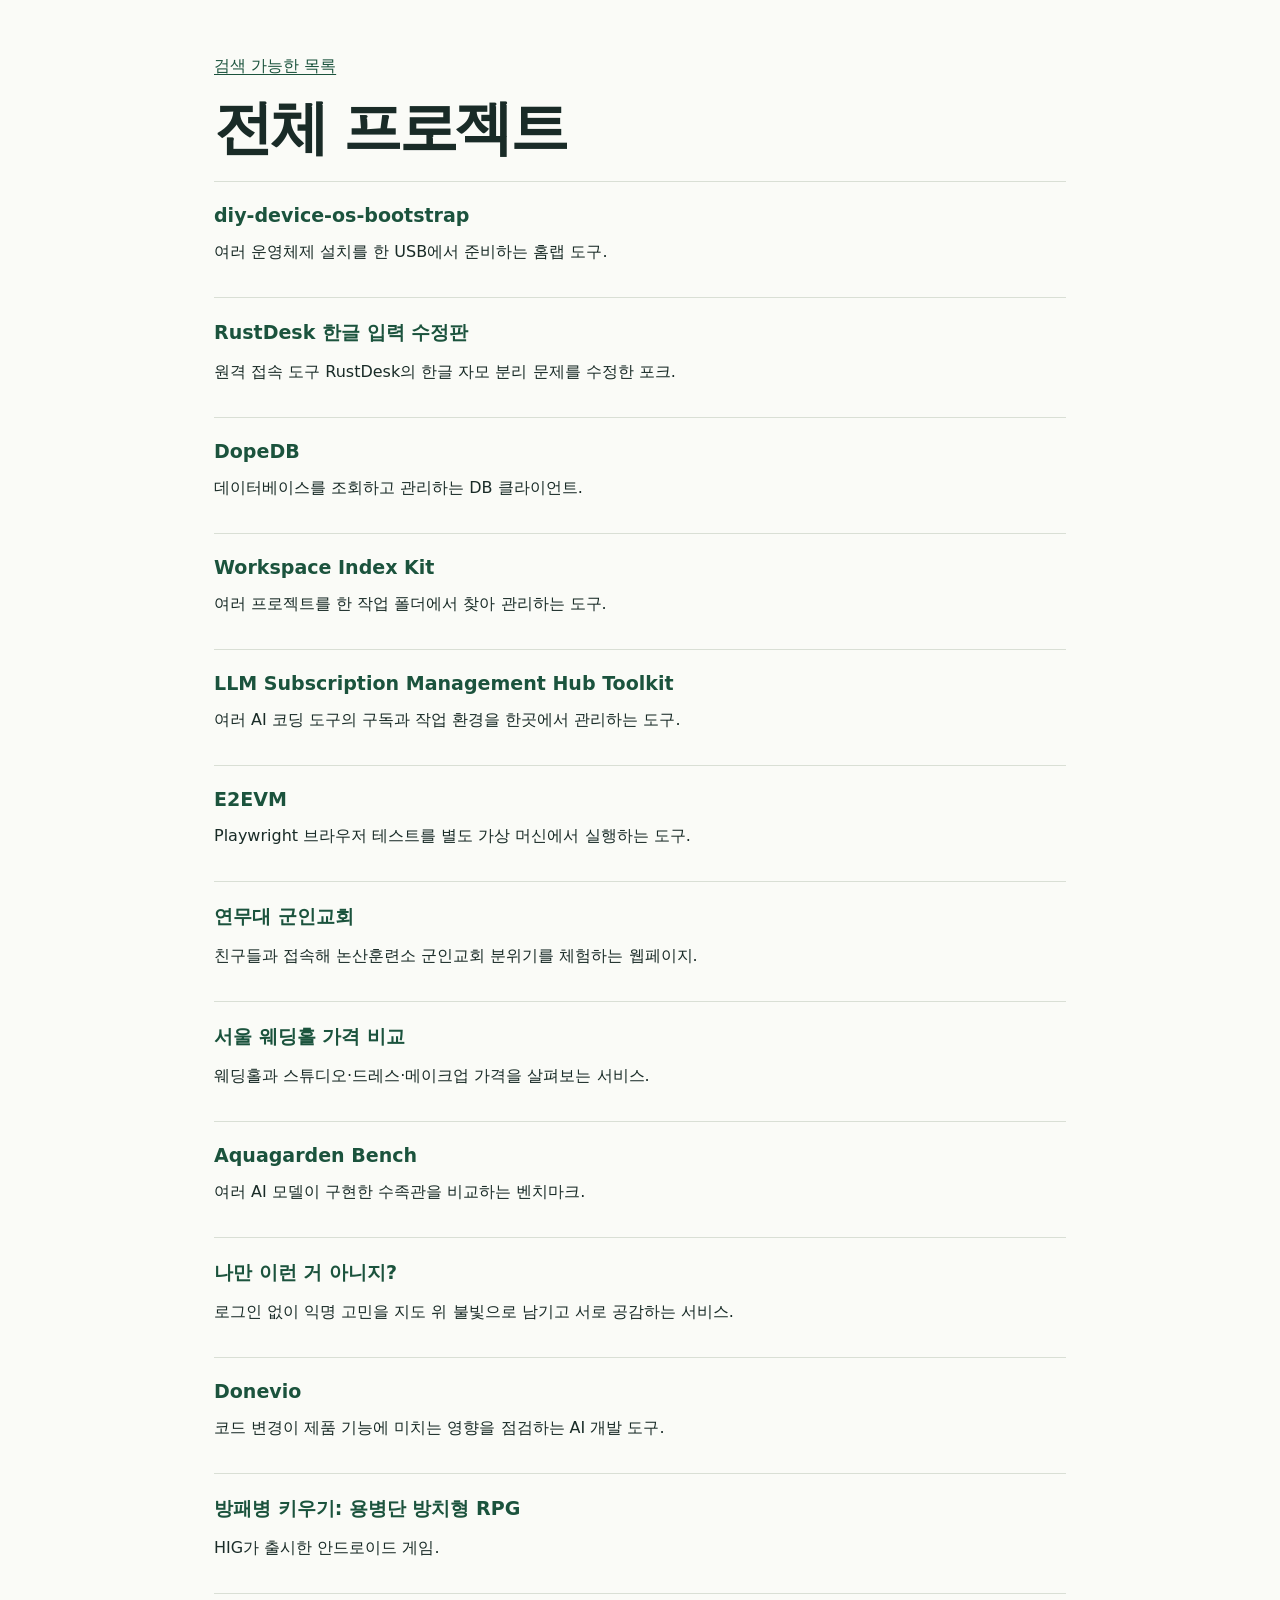
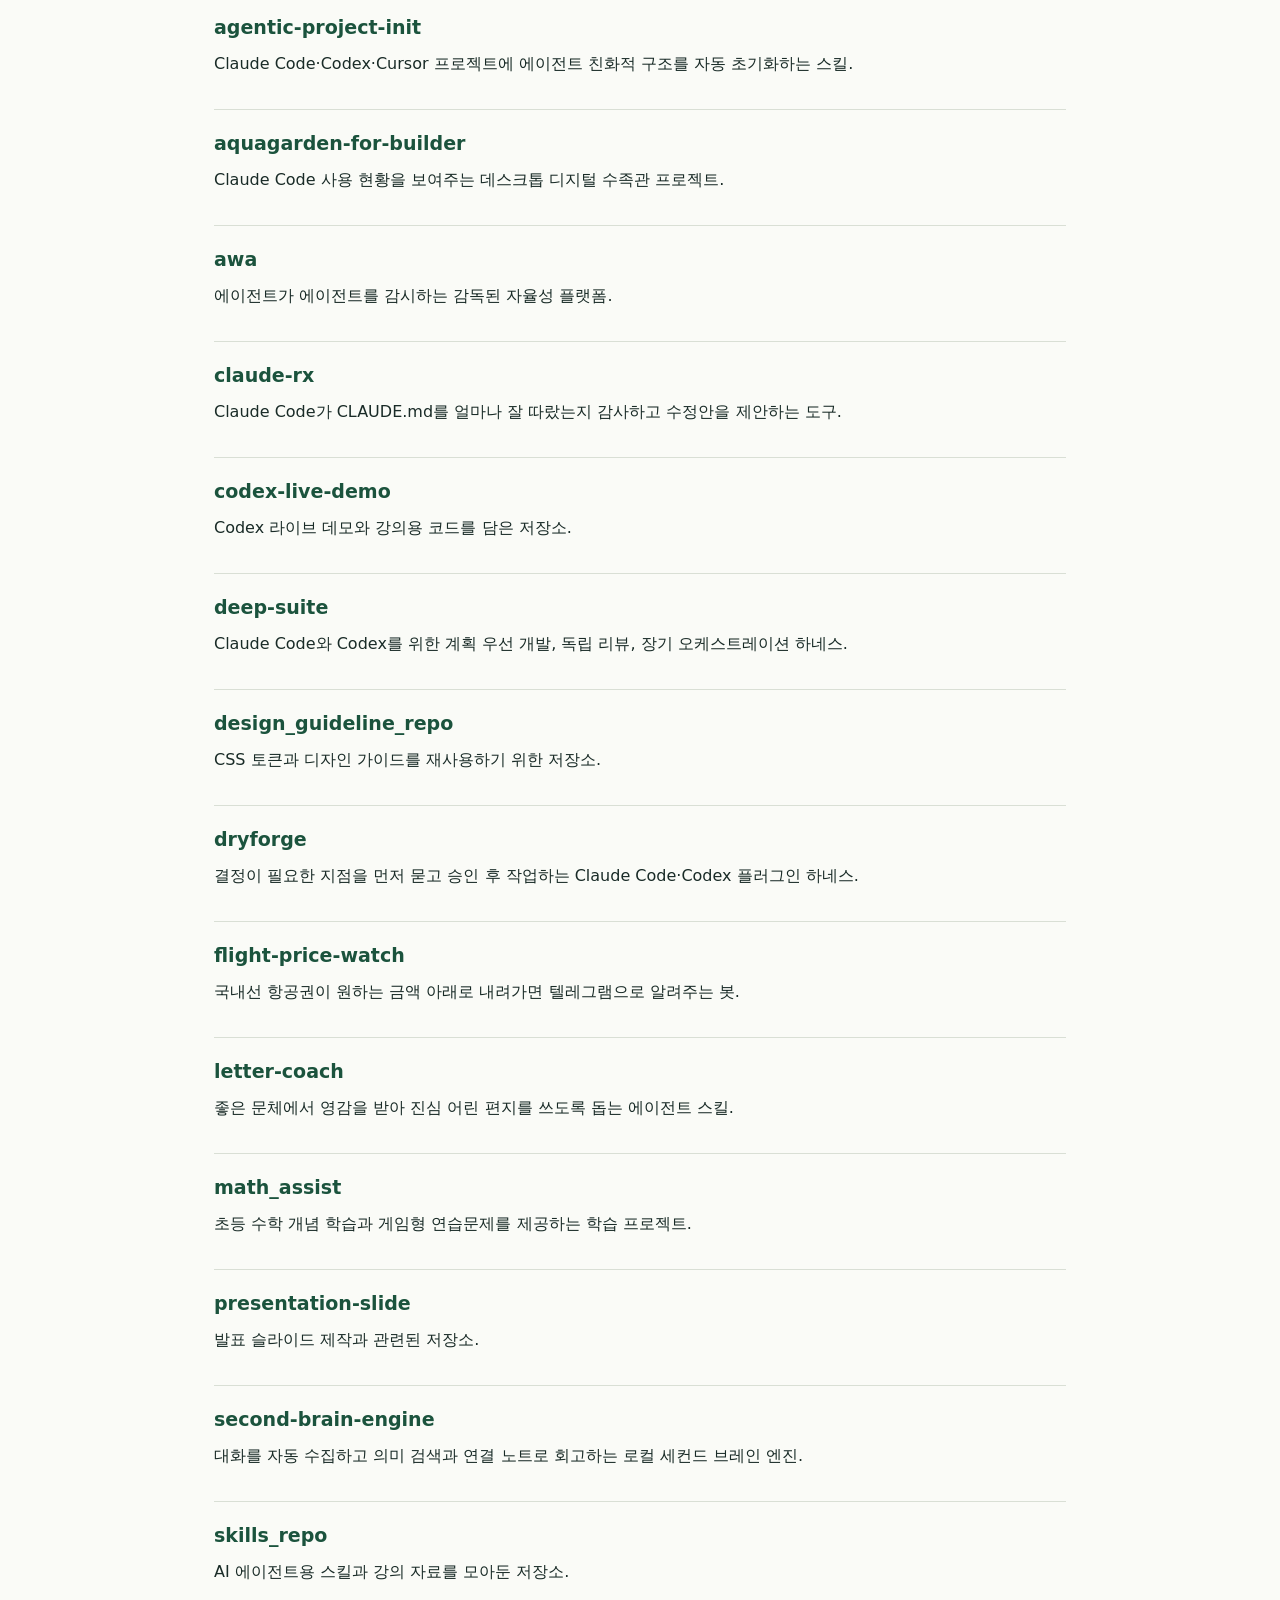
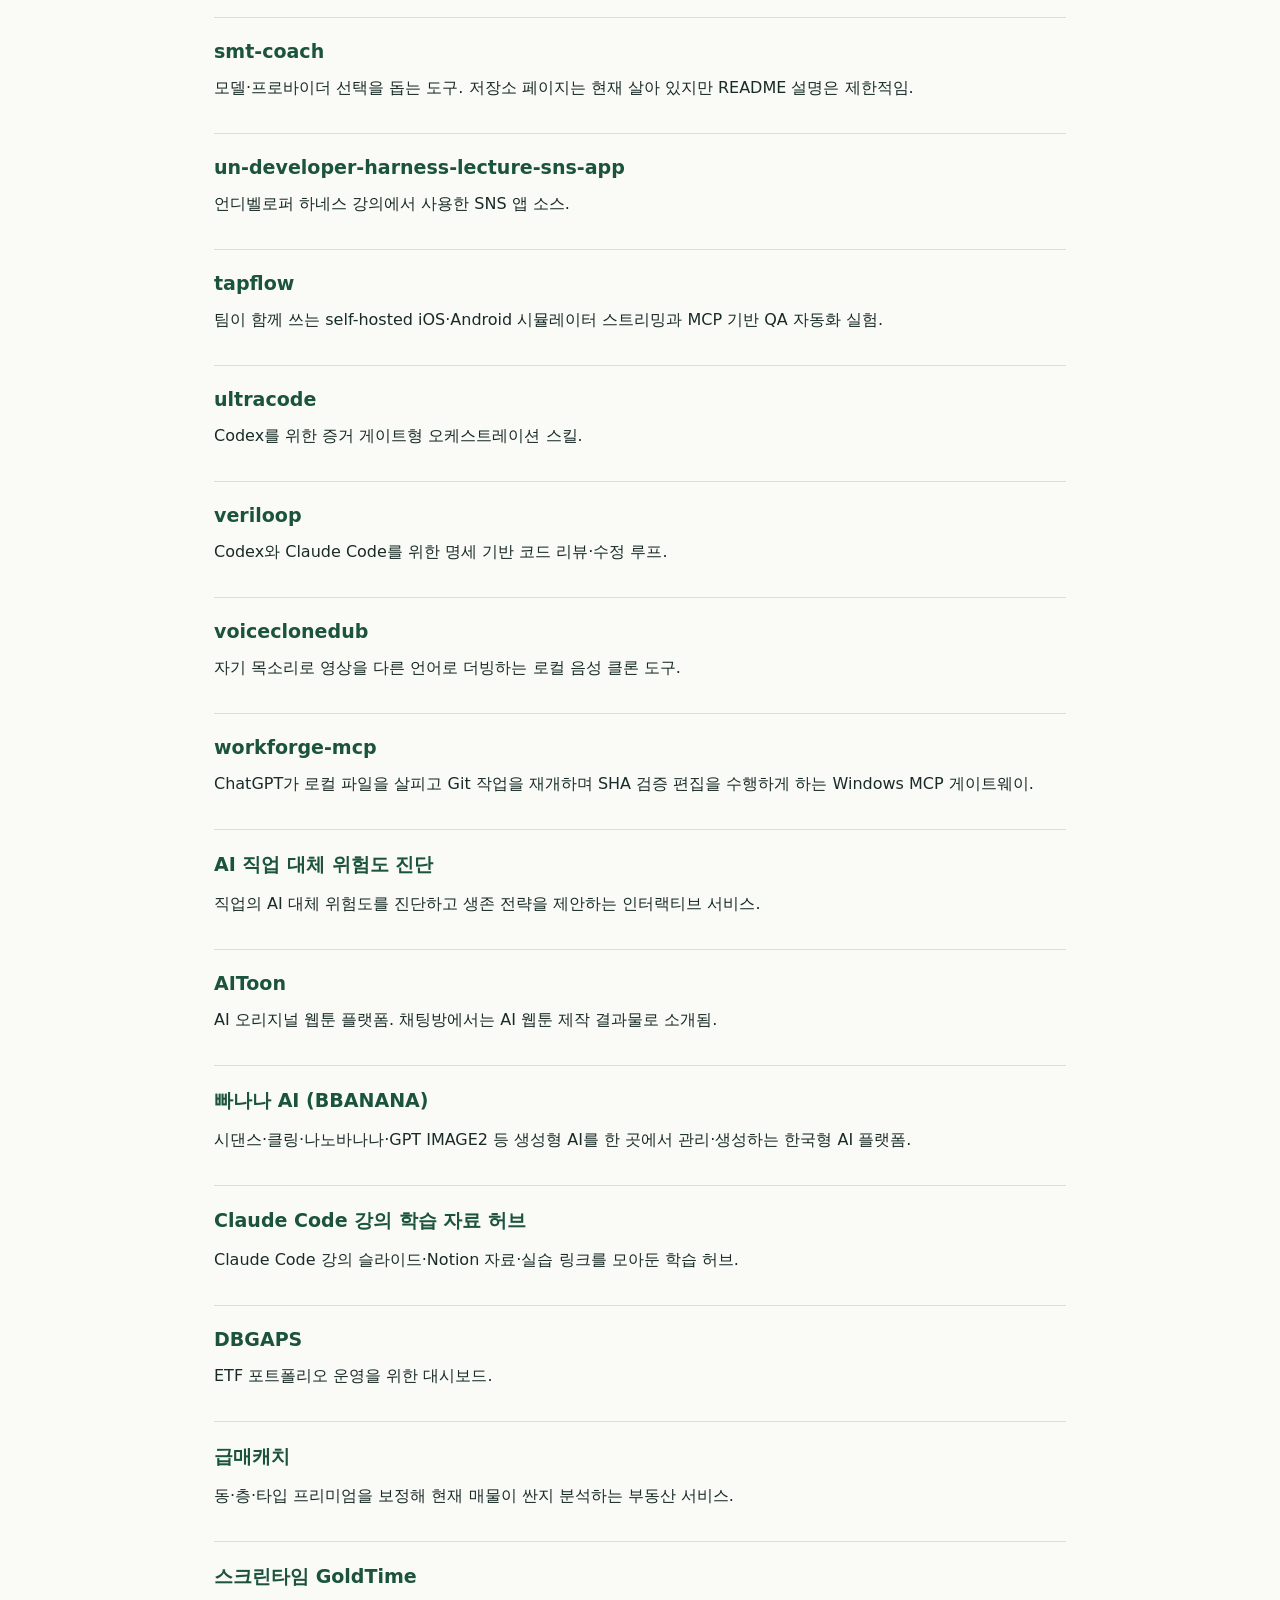
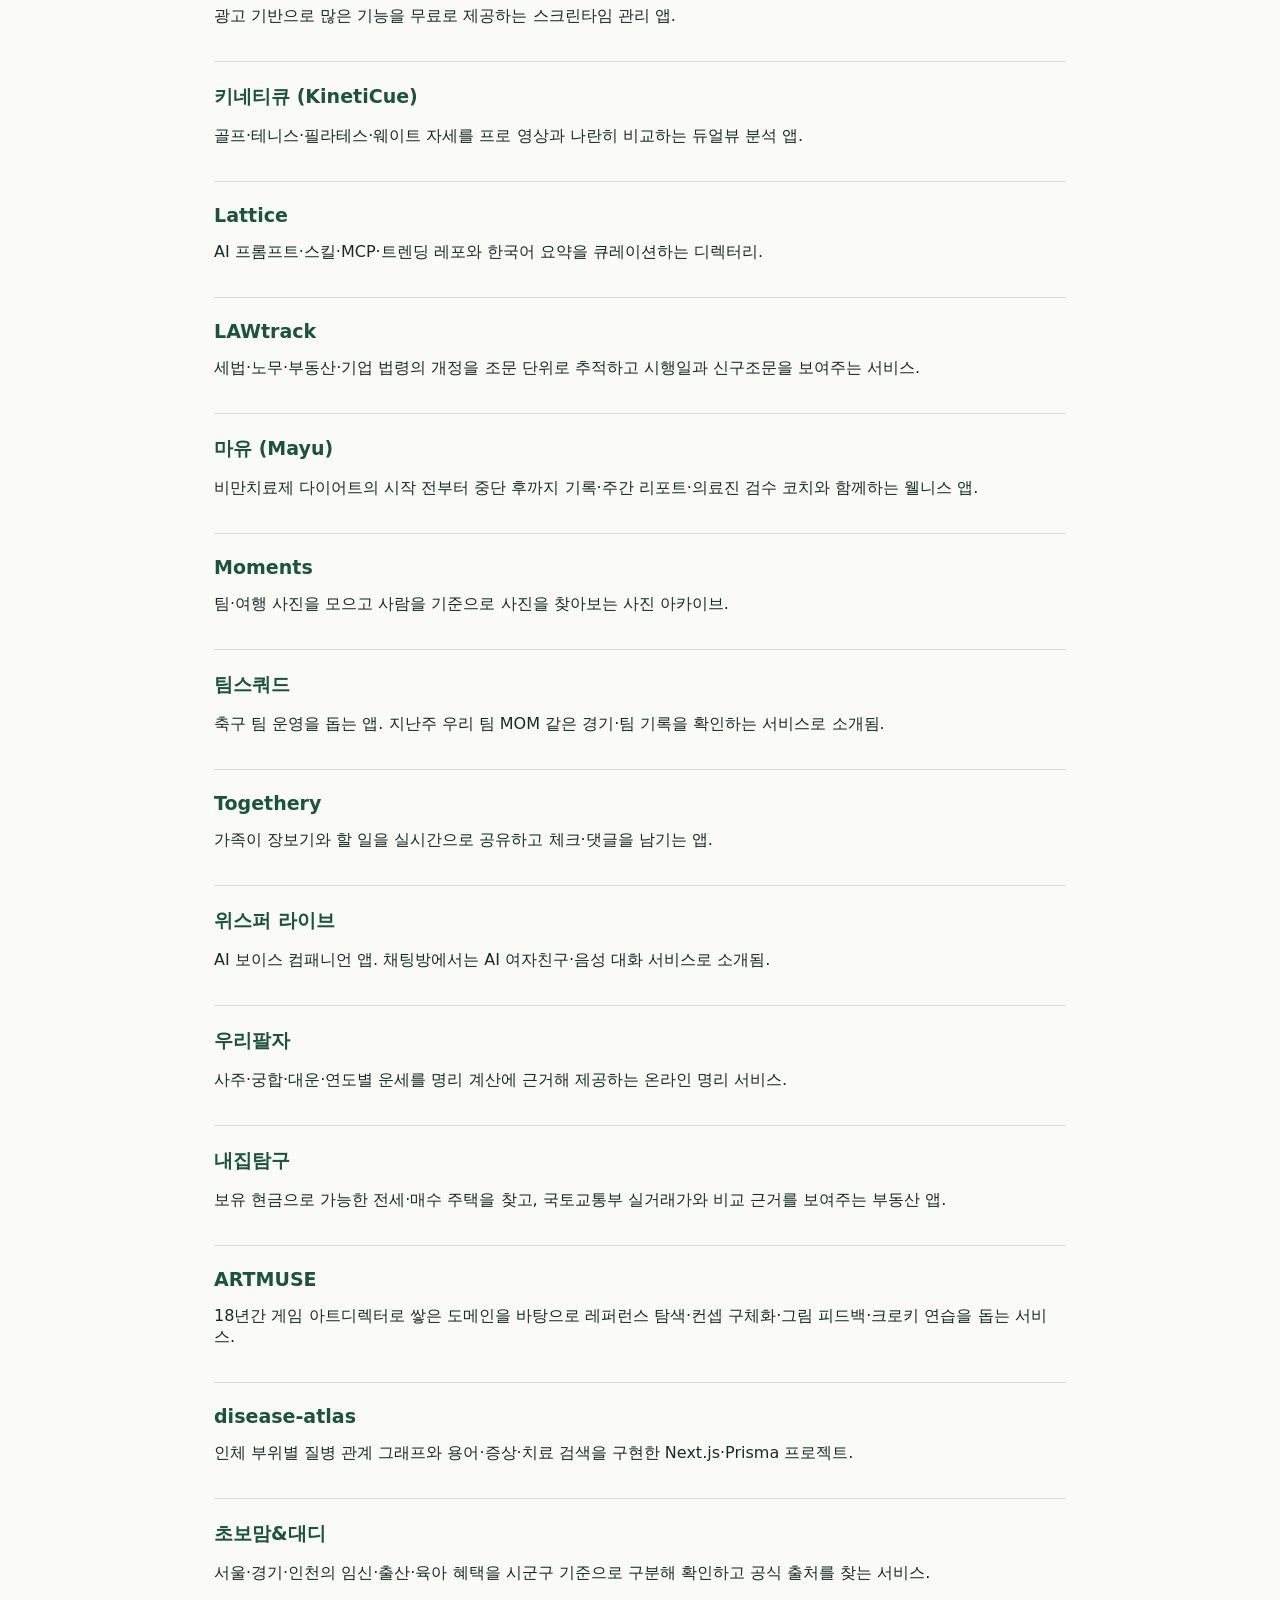
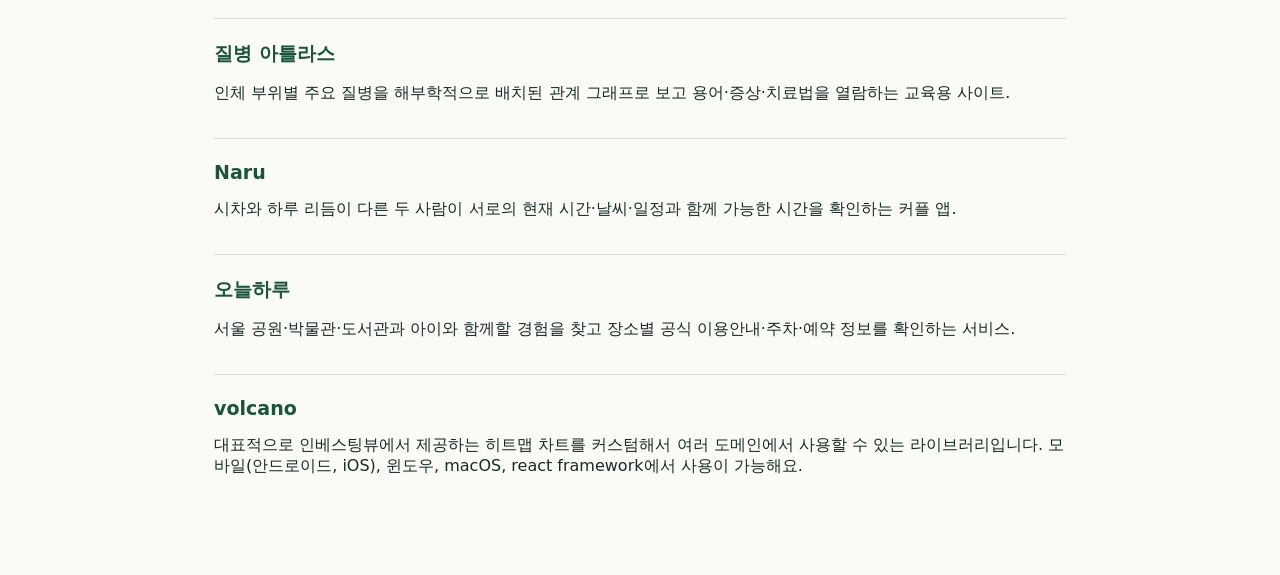
==== projects.html @ 1fc43479 "Publish static Vibe Coding Club project directory" ====
<!doctype html><html lang="ko"><meta charset="utf-8"><meta name="viewport" content="width=device-width,initial-scale=1"><title>전체 프로젝트 · 바이브코딩 클럽</title><link rel="stylesheet" href="./style.css"><main><a href="./">검색 가능한 목록</a><h1>전체 프로젝트</h1><ul><li><h2><a href="https://github.com/dalsoop/diy-device-os-bootstrap">diy-device-os-bootstrap</a></h2><p>여러 운영체제 설치를 한 USB에서 준비하는 홈랩 도구.</p></li><li><h2><a href="https://github.com/dalsoop/rustdesk-korean">RustDesk 한글 입력 수정판</a></h2><p>원격 접속 도구 RustDesk의 한글 자모 분리 문제를 수정한 포크.</p></li><li><h2><a href="https://github.com/json-choi/dopedb">DopeDB</a></h2><p>데이터베이스를 조회하고 관리하는 DB 클라이언트.</p></li><li><h2><a href="https://github.com/outliner-coach/workspace-index-kit">Workspace Index Kit</a></h2><p>여러 프로젝트를 한 작업 폴더에서 찾아 관리하는 도구.</p></li><li><h2><a href="https://github.com/dalsoop/diy-llm-subscription-management-hub-toolkit">LLM Subscription Management Hub Toolkit</a></h2><p>여러 AI 코딩 도구의 구독과 작업 환경을 한곳에서 관리하는 도구.</p></li><li><h2><a href="https://github.com/taejs/e2evm">E2EVM</a></h2><p>Playwright 브라우저 테스트를 별도 가상 머신에서 실행하는 도구.</p></li><li><h2><a href="https://yeonmudae-chapel.vercel.app/">연무대 군인교회</a></h2><p>친구들과 접속해 논산훈련소 군인교회 분위기를 체험하는 웹페이지.</p></li><li><h2><a href="https://weddingprice.kr">서울 웨딩홀 가격 비교</a></h2><p>웨딩홀과 스튜디오·드레스·메이크업 가격을 살펴보는 서비스.</p></li><li><h2><a href="https://outliner-coach.github.io/aquagarden-bench/">Aquagarden Bench</a></h2><p>여러 AI 모델이 구현한 수족관을 비교하는 벤치마크.</p></li><li><h2><a href="https://isitjustme.site/">나만 이런 거 아니지?</a></h2><p>로그인 없이 익명 고민을 지도 위 불빛으로 남기고 서로 공감하는 서비스.</p></li><li><h2><a href="https://donevio.io/ko">Donevio</a></h2><p>코드 변경이 제품 기능에 미치는 영향을 점검하는 AI 개발 도구.</p></li><li><h2><a href="https://play.google.com/store/apps/details?id=com.higames.shieldbearer">방패병 키우기: 용병단 방치형 RPG</a></h2><p>HIG가 출시한 안드로이드 게임.</p></li><li><h2><a href="https://github.com/taehyunan-99/agentic-project-init">agentic-project-init</a></h2><p>Claude Code·Codex·Cursor 프로젝트에 에이전트 친화적 구조를 자동 초기화하는 스킬.</p></li><li><h2><a href="https://github.com/outliner-coach/aquagarden-for-builder">aquagarden-for-builder</a></h2><p>Claude Code 사용 현황을 보여주는 데스크톱 디지털 수족관 프로젝트.</p></li><li><h2><a href="https://github.com/taehyunan-99/awa">awa</a></h2><p>에이전트가 에이전트를 감시하는 감독된 자율성 플랫폼.</p></li><li><h2><a href="https://github.com/alsgur9865-sketch/claude-rx">claude-rx</a></h2><p>Claude Code가 CLAUDE.md를 얼마나 잘 따랐는지 감사하고 수정안을 제안하는 도구.</p></li><li><h2><a href="https://github.com/jha0313/codex-live-demo">codex-live-demo</a></h2><p>Codex 라이브 데모와 강의용 코드를 담은 저장소.</p></li><li><h2><a href="https://github.com/Sungmin-Cho/deep-suite">deep-suite</a></h2><p>Claude Code와 Codex를 위한 계획 우선 개발, 독립 리뷰, 장기 오케스트레이션 하네스.</p></li><li><h2><a href="https://github.com/taehyunan-99/design_guideline_repo">design_guideline_repo</a></h2><p>CSS 토큰과 디자인 가이드를 재사용하기 위한 저장소.</p></li><li><h2><a href="https://github.com/prekuter/dryforge">dryforge</a></h2><p>결정이 필요한 지점을 먼저 묻고 승인 후 작업하는 Claude Code·Codex 플러그인 하네스.</p></li><li><h2><a href="https://github.com/AgentBridge-Lab/flight-price-watch">flight-price-watch</a></h2><p>국내선 항공권이 원하는 금액 아래로 내려가면 텔레그램으로 알려주는 봇.</p></li><li><h2><a href="https://github.com/kjhchs2/letter-coach">letter-coach</a></h2><p>좋은 문체에서 영감을 받아 진심 어린 편지를 쓰도록 돕는 에이전트 스킬.</p></li><li><h2><a href="https://github.com/outliner-coach/math_assist">math_assist</a></h2><p>초등 수학 개념 학습과 게임형 연습문제를 제공하는 학습 프로젝트.</p></li><li><h2><a href="https://github.com/jha0313/presentation-slide">presentation-slide</a></h2><p>발표 슬라이드 제작과 관련된 저장소.</p></li><li><h2><a href="https://github.com/alsgur9865-sketch/second-brain-engine">second-brain-engine</a></h2><p>대화를 자동 수집하고 의미 검색과 연결 노트로 회고하는 로컬 세컨드 브레인 엔진.</p></li><li><h2><a href="https://github.com/jha0313/skills_repo">skills_repo</a></h2><p>AI 에이전트용 스킬과 강의 자료를 모아둔 저장소.</p></li><li><h2><a href="https://github.com/swingwave-ops/smt-coach">smt-coach</a></h2><p>모델·프로바이더 선택을 돕는 도구. 저장소 페이지는 현재 살아 있지만 README 설명은 제한적임.</p></li><li><h2><a href="https://github.com/riosee2415/un-developer-harness-lecture-sns-app">un-developer-harness-lecture-sns-app</a></h2><p>언디벨로퍼 하네스 강의에서 사용한 SNS 앱 소스.</p></li><li><h2><a href="https://github.com/jo-duchan/tapflow">tapflow</a></h2><p>팀이 함께 쓰는 self-hosted iOS·Android 시뮬레이터 스트리밍과 MCP 기반 QA 자동화 실험.</p></li><li><h2><a href="https://github.com/taehyunan-99/ultracode">ultracode</a></h2><p>Codex를 위한 증거 게이트형 오케스트레이션 스킬.</p></li><li><h2><a href="https://github.com/dev-geon/veriloop">veriloop</a></h2><p>Codex와 Claude Code를 위한 명세 기반 코드 리뷰·수정 루프.</p></li><li><h2><a href="https://github.com/dalsoop/voiceclonedub">voiceclonedub</a></h2><p>자기 목소리로 영상을 다른 언어로 더빙하는 로컬 음성 클론 도구.</p></li><li><h2><a href="https://github.com/NotNull92/workforge-mcp">workforge-mcp</a></h2><p>ChatGPT가 로컬 파일을 살피고 Git 작업을 재개하며 SHA 검증 편집을 수행하게 하는 Windows MCP 게이트웨이.</p></li><li><h2><a href="https://aiattack.pages.dev">AI 직업 대체 위험도 진단</a></h2><p>직업의 AI 대체 위험도를 진단하고 생존 전략을 제안하는 인터랙티브 서비스.</p></li><li><h2><a href="https://valentine6532.github.io/webtoon">AIToon</a></h2><p>AI 오리지널 웹툰 플랫폼. 채팅방에서는 AI 웹툰 제작 결과물로 소개됨.</p></li><li><h2><a href="https://www.bbanana.ai">빠나나 AI (BBANANA)</a></h2><p>시댄스·클링·나노바나나·GPT IMAGE2 등 생성형 AI를 한 곳에서 관리·생성하는 한국형 AI 플랫폼.</p></li><li><h2><a href="https://claude-code-lecture-silk.vercel.app">Claude Code 강의 학습 자료 허브</a></h2><p>Claude Code 강의 슬라이드·Notion 자료·실습 링크를 모아둔 학습 허브.</p></li><li><h2><a href="https://dbgapsdashboard-production-3bd0.up.railway.app">DBGAPS</a></h2><p>ETF 포트폴리오 운영을 위한 대시보드.</p></li><li><h2><a href="https://www.geummaecatch.com">급매캐치</a></h2><p>동·층·타입 프리미엄을 보정해 현재 매물이 싼지 분석하는 부동산 서비스.</p></li><li><h2><a href="https://apps.apple.com/kr/app/%EC%8A%A4%ED%81%AC%EB%A6%B0%ED%83%80%EC%9E%84-goldtime-%EC%95%B1-%EC%9E%A0%EA%B8%88-%EC%95%B1-%EC%B0%A8%EB%8B%A8/id6772543300">스크린타임 GoldTime</a></h2><p>광고 기반으로 많은 기능을 무료로 제공하는 스크린타임 관리 앱.</p></li><li><h2><a href="https://kineticue.com?role=viewer">키네티큐 (KinetiCue)</a></h2><p>골프·테니스·필라테스·웨이트 자세를 프로 영상과 나란히 비교하는 듀얼뷰 분석 앱.</p></li><li><h2><a href="https://lattice-log.vercel.app">Lattice</a></h2><p>AI 프롬프트·스킬·MCP·트렌딩 레포와 한국어 요약을 큐레이션하는 디렉터리.</p></li><li><h2><a href="https://lawtrack.kr?src=probe_dev">LAWtrack</a></h2><p>세법·노무·부동산·기업 법령의 개정을 조문 단위로 추적하고 시행일과 신구조문을 보여주는 서비스.</p></li><li><h2><a href="https://mayu.ai.kr/ko">마유 (Mayu)</a></h2><p>비만치료제 다이어트의 시작 전부터 중단 후까지 기록·주간 리포트·의료진 검수 코치와 함께하는 웰니스 앱.</p></li><li><h2><a href="https://photo-moments.app">Moments</a></h2><p>팀·여행 사진을 모으고 사람을 기준으로 사진을 찾아보는 사진 아카이브.</p></li><li><h2><a href="https://teamsquad-1cfa4.web.app/intro?utm_source=threads&amp;utm_medium=social&amp;utm_content=link_in_bio">팀스쿼드</a></h2><p>축구 팀 운영을 돕는 앱. 지난주 우리 팀 MOM 같은 경기·팀 기록을 확인하는 서비스로 소개됨.</p></li><li><h2><a href="https://togethery.lifebitlab.com">Togethery</a></h2><p>가족이 장보기와 할 일을 실시간으로 공유하고 체크·댓글을 남기는 앱.</p></li><li><h2><a href="https://apps.apple.com/kr/app/%EC%9C%84%EC%8A%A4%ED%8D%BC-%EB%9D%BC%EC%9D%B4%EB%B8%8C-ai-%EB%B3%B4%EC%9D%B4%EC%8A%A4-%EC%BB%B4%ED%8C%A8%EB%8B%88%EC%96%B8/id6789161883">위스퍼 라이브</a></h2><p>AI 보이스 컴패니언 앱. 채팅방에서는 AI 여자친구·음성 대화 서비스로 소개됨.</p></li><li><h2><a href="https://wooripalja.com">우리팔자</a></h2><p>사주·궁합·대운·연도별 운세를 명리 계산에 근거해 제공하는 온라인 명리 서비스.</p></li><li><h2><a href="https://imjang.aidestudio.app">내집탐구</a></h2><p>보유 현금으로 가능한 전세·매수 주택을 찾고, 국토교통부 실거래가와 비교 근거를 보여주는 부동산 앱.</p></li><li><h2><a href="https://artmuselabs.com?utm_source=vibecodingclub">ARTMUSE</a></h2><p>18년간 게임 아트디렉터로 쌓은 도메인을 바탕으로 레퍼런스 탐색·컨셉 구체화·그림 피드백·크로키 연습을 돕는 서비스.</p></li><li><h2><a href="https://github.com/Haneul-two/disease-atlas">disease-atlas</a></h2><p>인체 부위별 질병 관계 그래프와 용어·증상·치료 검색을 구현한 Next.js·Prisma 프로젝트.</p></li><li><h2><a href="https://chobomomndad.com">초보맘&amp;대디</a></h2><p>서울·경기·인천의 임신·출산·육아 혜택을 시군구 기준으로 구분해 확인하고 공식 출처를 찾는 서비스.</p></li><li><h2><a href="https://disease-atlas-eta.vercel.app">질병 아틀라스</a></h2><p>인체 부위별 주요 질병을 해부학적으로 배치된 관계 그래프로 보고 용어·증상·치료법을 열람하는 교육용 사이트.</p></li><li><h2><a href="https://naru-app.store">Naru</a></h2><p>시차와 하루 리듬이 다른 두 사람이 서로의 현재 시간·날씨·일정과 함께 가능한 시간을 확인하는 커플 앱.</p></li><li><h2><a href="https://oneulharu.kr/ko">오늘하루</a></h2><p>서울 공원·박물관·도서관과 아이와 함께할 경험을 찾고 장소별 공식 이용안내·주차·예약 정보를 확인하는 서비스.</p></li><li><h2><a href="https://taewooyo.github.io/volcano">volcano</a></h2><p>대표적으로 인베스팅뷰에서 제공하는 히트맵 차트를 커스텀해서 여러 도메인에서 사용할 수 있는 라이브러리입니다.
모바일(안드로이드, iOS), 윈도우, macOS, react framework에서 사용이 가능해요.</p></li></ul></main></html>
---- style.css ----
:root{color-scheme:light;font-family:system-ui,-apple-system,sans-serif;color:#192b27;background:#fafbf7}*{box-sizing:border-box}body{margin:0}main{max-width:900px;margin:auto;padding:56px 24px 64px}header{padding-bottom:28px;border-bottom:2px solid #243b32}.eyebrow{font:700 .78rem ui-monospace,monospace;letter-spacing:.12em;color:#316548}h1{font-size:clamp(2.1rem,6vw,3.7rem);letter-spacing:-.055em;margin:12px 0}header p,.desc{color:#47574e;line-height:1.65}.tools,nav,.badges{display:flex;gap:7px;flex-wrap:wrap}.tools{margin:22px 0 12px;align-items:center;justify-content:space-between}button,input{font:inherit;border:1px solid #afbbb1;border-radius:6px;padding:8px 12px;color:inherit;background:white}button{cursor:pointer}button[aria-pressed=true]{background:#244b38;color:white;border-color:#244b38}#count,.kind,.badges{font-size:.82rem;color:#506456}ul{list-style:none;padding:0;margin:0}li{border-top:1px solid #d9dfd5;padding:18px 0}h2{font-size:1.19rem;margin:4px 0}a{color:#1b533d;text-underline-offset:3px}h2 a{text-decoration:none}a:hover{text-decoration:underline}.desc{margin:4px 0 7px}.badges a{color:#506456}.badges{gap:12px}.kind{font-weight:600}.empty{margin:24px 0}@media(max-width:580px){main{padding:32px 16px}input{width:100%}}
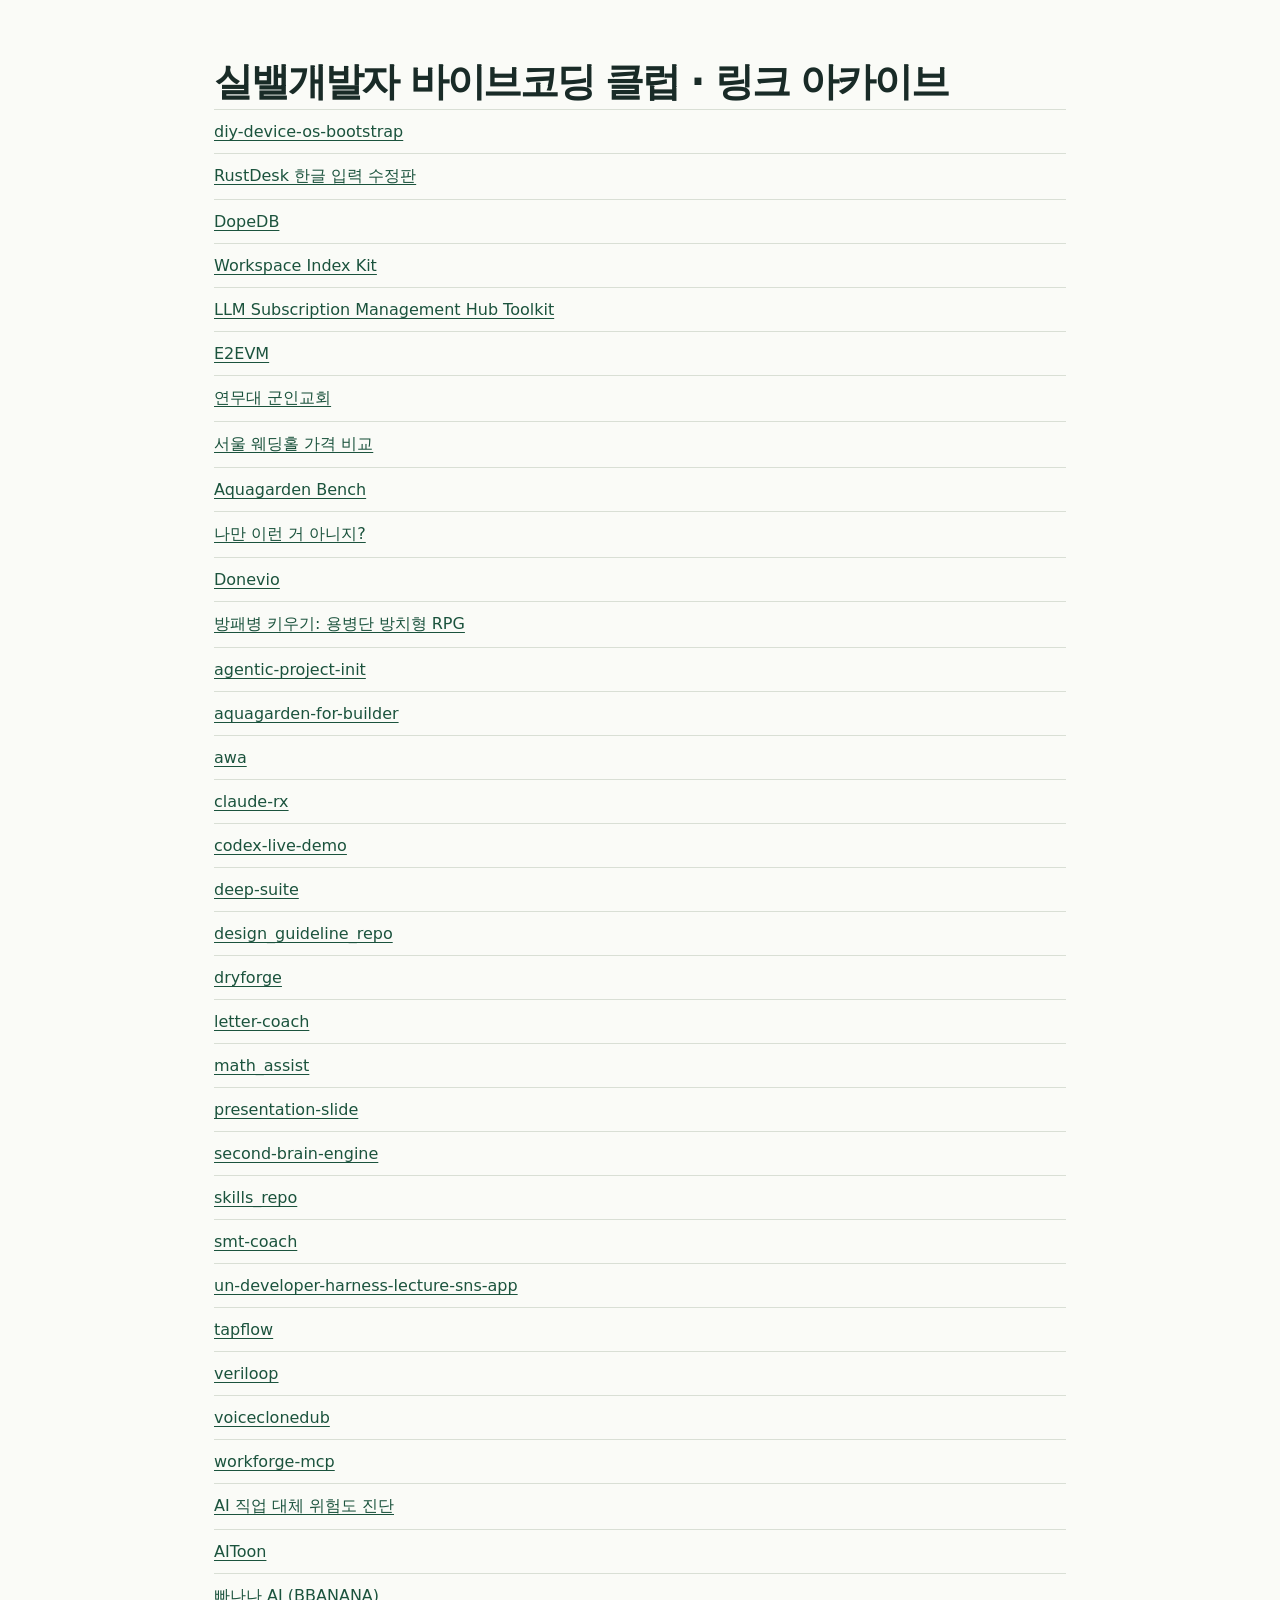
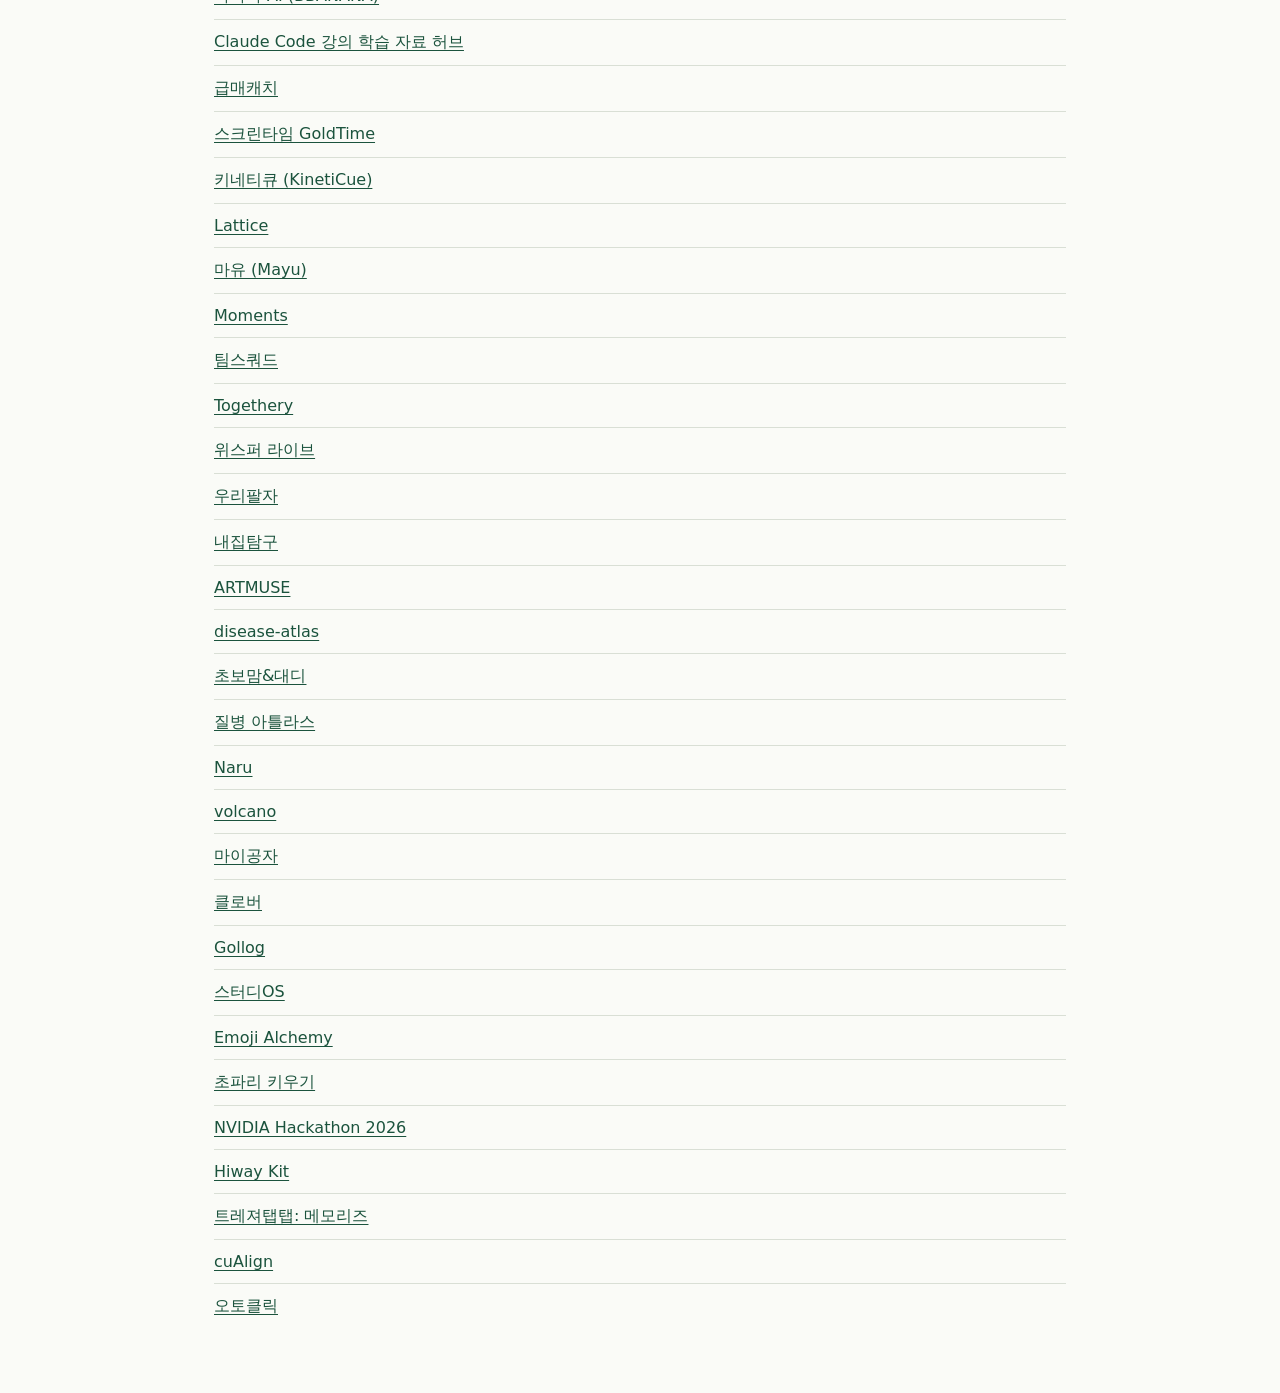
==== commit 26f07e2e: "Simplify archive and include verified September–November projects" ====
--- a/projects.html
+++ b/projects.html
@@ -1,2 +1,65 @@
-<!doctype html><html lang="ko"><meta charset="utf-8"><meta name="viewport" content="width=device-width,initial-scale=1"><title>전체 프로젝트 · 바이브코딩 클럽</title><link rel="stylesheet" href="./style.css"><main><a href="./">검색 가능한 목록</a><h1>전체 프로젝트</h1><ul><li><h2><a href="https://github.com/dalsoop/diy-device-os-bootstrap">diy-device-os-bootstrap</a></h2><p>여러 운영체제 설치를 한 USB에서 준비하는 홈랩 도구.</p></li><li><h2><a href="https://github.com/dalsoop/rustdesk-korean">RustDesk 한글 입력 수정판</a></h2><p>원격 접속 도구 RustDesk의 한글 자모 분리 문제를 수정한 포크.</p></li><li><h2><a href="https://github.com/json-choi/dopedb">DopeDB</a></h2><p>데이터베이스를 조회하고 관리하는 DB 클라이언트.</p></li><li><h2><a href="https://github.com/outliner-coach/workspace-index-kit">Workspace Index Kit</a></h2><p>여러 프로젝트를 한 작업 폴더에서 찾아 관리하는 도구.</p></li><li><h2><a href="https://github.com/dalsoop/diy-llm-subscription-management-hub-toolkit">LLM Subscription Management Hub Toolkit</a></h2><p>여러 AI 코딩 도구의 구독과 작업 환경을 한곳에서 관리하는 도구.</p></li><li><h2><a href="https://github.com/taejs/e2evm">E2EVM</a></h2><p>Playwright 브라우저 테스트를 별도 가상 머신에서 실행하는 도구.</p></li><li><h2><a href="https://yeonmudae-chapel.vercel.app/">연무대 군인교회</a></h2><p>친구들과 접속해 논산훈련소 군인교회 분위기를 체험하는 웹페이지.</p></li><li><h2><a href="https://weddingprice.kr">서울 웨딩홀 가격 비교</a></h2><p>웨딩홀과 스튜디오·드레스·메이크업 가격을 살펴보는 서비스.</p></li><li><h2><a href="https://outliner-coach.github.io/aquagarden-bench/">Aquagarden Bench</a></h2><p>여러 AI 모델이 구현한 수족관을 비교하는 벤치마크.</p></li><li><h2><a href="https://isitjustme.site/">나만 이런 거 아니지?</a></h2><p>로그인 없이 익명 고민을 지도 위 불빛으로 남기고 서로 공감하는 서비스.</p></li><li><h2><a href="https://donevio.io/ko">Donevio</a></h2><p>코드 변경이 제품 기능에 미치는 영향을 점검하는 AI 개발 도구.</p></li><li><h2><a href="https://play.google.com/store/apps/details?id=com.higames.shieldbearer">방패병 키우기: 용병단 방치형 RPG</a></h2><p>HIG가 출시한 안드로이드 게임.</p></li><li><h2><a href="https://github.com/taehyunan-99/agentic-project-init">agentic-project-init</a></h2><p>Claude Code·Codex·Cursor 프로젝트에 에이전트 친화적 구조를 자동 초기화하는 스킬.</p></li><li><h2><a href="https://github.com/outliner-coach/aquagarden-for-builder">aquagarden-for-builder</a></h2><p>Claude Code 사용 현황을 보여주는 데스크톱 디지털 수족관 프로젝트.</p></li><li><h2><a href="https://github.com/taehyunan-99/awa">awa</a></h2><p>에이전트가 에이전트를 감시하는 감독된 자율성 플랫폼.</p></li><li><h2><a href="https://github.com/alsgur9865-sketch/claude-rx">claude-rx</a></h2><p>Claude Code가 CLAUDE.md를 얼마나 잘 따랐는지 감사하고 수정안을 제안하는 도구.</p></li><li><h2><a href="https://github.com/jha0313/codex-live-demo">codex-live-demo</a></h2><p>Codex 라이브 데모와 강의용 코드를 담은 저장소.</p></li><li><h2><a href="https://github.com/Sungmin-Cho/deep-suite">deep-suite</a></h2><p>Claude Code와 Codex를 위한 계획 우선 개발, 독립 리뷰, 장기 오케스트레이션 하네스.</p></li><li><h2><a href="https://github.com/taehyunan-99/design_guideline_repo">design_guideline_repo</a></h2><p>CSS 토큰과 디자인 가이드를 재사용하기 위한 저장소.</p></li><li><h2><a href="https://github.com/prekuter/dryforge">dryforge</a></h2><p>결정이 필요한 지점을 먼저 묻고 승인 후 작업하는 Claude Code·Codex 플러그인 하네스.</p></li><li><h2><a href="https://github.com/AgentBridge-Lab/flight-price-watch">flight-price-watch</a></h2><p>국내선 항공권이 원하는 금액 아래로 내려가면 텔레그램으로 알려주는 봇.</p></li><li><h2><a href="https://github.com/kjhchs2/letter-coach">letter-coach</a></h2><p>좋은 문체에서 영감을 받아 진심 어린 편지를 쓰도록 돕는 에이전트 스킬.</p></li><li><h2><a href="https://github.com/outliner-coach/math_assist">math_assist</a></h2><p>초등 수학 개념 학습과 게임형 연습문제를 제공하는 학습 프로젝트.</p></li><li><h2><a href="https://github.com/jha0313/presentation-slide">presentation-slide</a></h2><p>발표 슬라이드 제작과 관련된 저장소.</p></li><li><h2><a href="https://github.com/alsgur9865-sketch/second-brain-engine">second-brain-engine</a></h2><p>대화를 자동 수집하고 의미 검색과 연결 노트로 회고하는 로컬 세컨드 브레인 엔진.</p></li><li><h2><a href="https://github.com/jha0313/skills_repo">skills_repo</a></h2><p>AI 에이전트용 스킬과 강의 자료를 모아둔 저장소.</p></li><li><h2><a href="https://github.com/swingwave-ops/smt-coach">smt-coach</a></h2><p>모델·프로바이더 선택을 돕는 도구. 저장소 페이지는 현재 살아 있지만 README 설명은 제한적임.</p></li><li><h2><a href="https://github.com/riosee2415/un-developer-harness-lecture-sns-app">un-developer-harness-lecture-sns-app</a></h2><p>언디벨로퍼 하네스 강의에서 사용한 SNS 앱 소스.</p></li><li><h2><a href="https://github.com/jo-duchan/tapflow">tapflow</a></h2><p>팀이 함께 쓰는 self-hosted iOS·Android 시뮬레이터 스트리밍과 MCP 기반 QA 자동화 실험.</p></li><li><h2><a href="https://github.com/taehyunan-99/ultracode">ultracode</a></h2><p>Codex를 위한 증거 게이트형 오케스트레이션 스킬.</p></li><li><h2><a href="https://github.com/dev-geon/veriloop">veriloop</a></h2><p>Codex와 Claude Code를 위한 명세 기반 코드 리뷰·수정 루프.</p></li><li><h2><a href="https://github.com/dalsoop/voiceclonedub">voiceclonedub</a></h2><p>자기 목소리로 영상을 다른 언어로 더빙하는 로컬 음성 클론 도구.</p></li><li><h2><a href="https://github.com/NotNull92/workforge-mcp">workforge-mcp</a></h2><p>ChatGPT가 로컬 파일을 살피고 Git 작업을 재개하며 SHA 검증 편집을 수행하게 하는 Windows MCP 게이트웨이.</p></li><li><h2><a href="https://aiattack.pages.dev">AI 직업 대체 위험도 진단</a></h2><p>직업의 AI 대체 위험도를 진단하고 생존 전략을 제안하는 인터랙티브 서비스.</p></li><li><h2><a href="https://valentine6532.github.io/webtoon">AIToon</a></h2><p>AI 오리지널 웹툰 플랫폼. 채팅방에서는 AI 웹툰 제작 결과물로 소개됨.</p></li><li><h2><a href="https://www.bbanana.ai">빠나나 AI (BBANANA)</a></h2><p>시댄스·클링·나노바나나·GPT IMAGE2 등 생성형 AI를 한 곳에서 관리·생성하는 한국형 AI 플랫폼.</p></li><li><h2><a href="https://claude-code-lecture-silk.vercel.app">Claude Code 강의 학습 자료 허브</a></h2><p>Claude Code 강의 슬라이드·Notion 자료·실습 링크를 모아둔 학습 허브.</p></li><li><h2><a href="https://dbgapsdashboard-production-3bd0.up.railway.app">DBGAPS</a></h2><p>ETF 포트폴리오 운영을 위한 대시보드.</p></li><li><h2><a href="https://www.geummaecatch.com">급매캐치</a></h2><p>동·층·타입 프리미엄을 보정해 현재 매물이 싼지 분석하는 부동산 서비스.</p></li><li><h2><a href="https://apps.apple.com/kr/app/%EC%8A%A4%ED%81%AC%EB%A6%B0%ED%83%80%EC%9E%84-goldtime-%EC%95%B1-%EC%9E%A0%EA%B8%88-%EC%95%B1-%EC%B0%A8%EB%8B%A8/id6772543300">스크린타임 GoldTime</a></h2><p>광고 기반으로 많은 기능을 무료로 제공하는 스크린타임 관리 앱.</p></li><li><h2><a href="https://kineticue.com?role=viewer">키네티큐 (KinetiCue)</a></h2><p>골프·테니스·필라테스·웨이트 자세를 프로 영상과 나란히 비교하는 듀얼뷰 분석 앱.</p></li><li><h2><a href="https://lattice-log.vercel.app">Lattice</a></h2><p>AI 프롬프트·스킬·MCP·트렌딩 레포와 한국어 요약을 큐레이션하는 디렉터리.</p></li><li><h2><a href="https://lawtrack.kr?src=probe_dev">LAWtrack</a></h2><p>세법·노무·부동산·기업 법령의 개정을 조문 단위로 추적하고 시행일과 신구조문을 보여주는 서비스.</p></li><li><h2><a href="https://mayu.ai.kr/ko">마유 (Mayu)</a></h2><p>비만치료제 다이어트의 시작 전부터 중단 후까지 기록·주간 리포트·의료진 검수 코치와 함께하는 웰니스 앱.</p></li><li><h2><a href="https://photo-moments.app">Moments</a></h2><p>팀·여행 사진을 모으고 사람을 기준으로 사진을 찾아보는 사진 아카이브.</p></li><li><h2><a href="https://teamsquad-1cfa4.web.app/intro?utm_source=threads&amp;utm_medium=social&amp;utm_content=link_in_bio">팀스쿼드</a></h2><p>축구 팀 운영을 돕는 앱. 지난주 우리 팀 MOM 같은 경기·팀 기록을 확인하는 서비스로 소개됨.</p></li><li><h2><a href="https://togethery.lifebitlab.com">Togethery</a></h2><p>가족이 장보기와 할 일을 실시간으로 공유하고 체크·댓글을 남기는 앱.</p></li><li><h2><a href="https://apps.apple.com/kr/app/%EC%9C%84%EC%8A%A4%ED%8D%BC-%EB%9D%BC%EC%9D%B4%EB%B8%8C-ai-%EB%B3%B4%EC%9D%B4%EC%8A%A4-%EC%BB%B4%ED%8C%A8%EB%8B%88%EC%96%B8/id6789161883">위스퍼 라이브</a></h2><p>AI 보이스 컴패니언 앱. 채팅방에서는 AI 여자친구·음성 대화 서비스로 소개됨.</p></li><li><h2><a href="https://wooripalja.com">우리팔자</a></h2><p>사주·궁합·대운·연도별 운세를 명리 계산에 근거해 제공하는 온라인 명리 서비스.</p></li><li><h2><a href="https://imjang.aidestudio.app">내집탐구</a></h2><p>보유 현금으로 가능한 전세·매수 주택을 찾고, 국토교통부 실거래가와 비교 근거를 보여주는 부동산 앱.</p></li><li><h2><a href="https://artmuselabs.com?utm_source=vibecodingclub">ARTMUSE</a></h2><p>18년간 게임 아트디렉터로 쌓은 도메인을 바탕으로 레퍼런스 탐색·컨셉 구체화·그림 피드백·크로키 연습을 돕는 서비스.</p></li><li><h2><a href="https://github.com/Haneul-two/disease-atlas">disease-atlas</a></h2><p>인체 부위별 질병 관계 그래프와 용어·증상·치료 검색을 구현한 Next.js·Prisma 프로젝트.</p></li><li><h2><a href="https://chobomomndad.com">초보맘&amp;대디</a></h2><p>서울·경기·인천의 임신·출산·육아 혜택을 시군구 기준으로 구분해 확인하고 공식 출처를 찾는 서비스.</p></li><li><h2><a href="https://disease-atlas-eta.vercel.app">질병 아틀라스</a></h2><p>인체 부위별 주요 질병을 해부학적으로 배치된 관계 그래프로 보고 용어·증상·치료법을 열람하는 교육용 사이트.</p></li><li><h2><a href="https://naru-app.store">Naru</a></h2><p>시차와 하루 리듬이 다른 두 사람이 서로의 현재 시간·날씨·일정과 함께 가능한 시간을 확인하는 커플 앱.</p></li><li><h2><a href="https://oneulharu.kr/ko">오늘하루</a></h2><p>서울 공원·박물관·도서관과 아이와 함께할 경험을 찾고 장소별 공식 이용안내·주차·예약 정보를 확인하는 서비스.</p></li><li><h2><a href="https://taewooyo.github.io/volcano">volcano</a></h2><p>대표적으로 인베스팅뷰에서 제공하는 히트맵 차트를 커스텀해서 여러 도메인에서 사용할 수 있는 라이브러리입니다.
-모바일(안드로이드, iOS), 윈도우, macOS, react framework에서 사용이 가능해요.</p></li></ul></main></html>+<!doctype html><html lang="ko"><meta charset="utf-8"><meta name="viewport" content="width=device-width,initial-scale=1"><title>실밸개발자 바이브코딩 클럽 · 링크 아카이브</title><link rel="stylesheet" href="./style.css"><main><h1>실밸개발자 바이브코딩 클럽 · 링크 아카이브</h1><ul>
+<li><a href="https://github.com/dalsoop/diy-device-os-bootstrap">diy-device-os-bootstrap</a></li>
+<li><a href="https://github.com/dalsoop/rustdesk-korean">RustDesk 한글 입력 수정판</a></li>
+<li><a href="https://github.com/json-choi/dopedb">DopeDB</a></li>
+<li><a href="https://github.com/outliner-coach/workspace-index-kit">Workspace Index Kit</a></li>
+<li><a href="https://github.com/dalsoop/diy-llm-subscription-management-hub-toolkit">LLM Subscription Management Hub Toolkit</a></li>
+<li><a href="https://github.com/taejs/e2evm">E2EVM</a></li>
+<li><a href="https://yeonmudae-chapel.vercel.app/">연무대 군인교회</a></li>
+<li><a href="https://weddingprice.kr">서울 웨딩홀 가격 비교</a></li>
+<li><a href="https://outliner-coach.github.io/aquagarden-bench/">Aquagarden Bench</a></li>
+<li><a href="https://isitjustme.site/">나만 이런 거 아니지?</a></li>
+<li><a href="https://donevio.io/ko">Donevio</a></li>
+<li><a href="https://play.google.com/store/apps/details?id=com.higames.shieldbearer">방패병 키우기: 용병단 방치형 RPG</a></li>
+<li><a href="https://github.com/taehyunan-99/agentic-project-init">agentic-project-init</a></li>
+<li><a href="https://github.com/outliner-coach/aquagarden-for-builder">aquagarden-for-builder</a></li>
+<li><a href="https://github.com/taehyunan-99/awa">awa</a></li>
+<li><a href="https://github.com/alsgur9865-sketch/claude-rx">claude-rx</a></li>
+<li><a href="https://github.com/jha0313/codex-live-demo">codex-live-demo</a></li>
+<li><a href="https://github.com/Sungmin-Cho/deep-suite">deep-suite</a></li>
+<li><a href="https://github.com/taehyunan-99/design_guideline_repo">design_guideline_repo</a></li>
+<li><a href="https://github.com/prekuter/dryforge">dryforge</a></li>
+<li><a href="https://github.com/kjhchs2/letter-coach">letter-coach</a></li>
+<li><a href="https://github.com/outliner-coach/math_assist">math_assist</a></li>
+<li><a href="https://github.com/jha0313/presentation-slide">presentation-slide</a></li>
+<li><a href="https://github.com/alsgur9865-sketch/second-brain-engine">second-brain-engine</a></li>
+<li><a href="https://github.com/jha0313/skills_repo">skills_repo</a></li>
+<li><a href="https://github.com/swingwave-ops/smt-coach">smt-coach</a></li>
+<li><a href="https://github.com/riosee2415/un-developer-harness-lecture-sns-app">un-developer-harness-lecture-sns-app</a></li>
+<li><a href="https://github.com/jo-duchan/tapflow">tapflow</a></li>
+<li><a href="https://github.com/dev-geon/veriloop">veriloop</a></li>
+<li><a href="https://github.com/dalsoop/voiceclonedub">voiceclonedub</a></li>
+<li><a href="https://github.com/NotNull92/workforge-mcp">workforge-mcp</a></li>
+<li><a href="https://aiattack.pages.dev">AI 직업 대체 위험도 진단</a></li>
+<li><a href="https://valentine6532.github.io/webtoon">AIToon</a></li>
+<li><a href="https://www.bbanana.ai">빠나나 AI (BBANANA)</a></li>
+<li><a href="https://claude-code-lecture-silk.vercel.app">Claude Code 강의 학습 자료 허브</a></li>
+<li><a href="https://www.geummaecatch.com">급매캐치</a></li>
+<li><a href="https://apps.apple.com/kr/app/%EC%8A%A4%ED%81%AC%EB%A6%B0%ED%83%80%EC%9E%84-goldtime-%EC%95%B1-%EC%9E%A0%EA%B8%88-%EC%95%B1-%EC%B0%A8%EB%8B%A8/id6772543300">스크린타임 GoldTime</a></li>
+<li><a href="https://kineticue.com?role=viewer">키네티큐 (KinetiCue)</a></li>
+<li><a href="https://lattice-log.vercel.app">Lattice</a></li>
+<li><a href="https://mayu.ai.kr/ko">마유 (Mayu)</a></li>
+<li><a href="https://photo-moments.app">Moments</a></li>
+<li><a href="https://teamsquad-1cfa4.web.app/intro?utm_source=threads&amp;utm_medium=social&amp;utm_content=link_in_bio">팀스쿼드</a></li>
+<li><a href="https://togethery.lifebitlab.com">Togethery</a></li>
+<li><a href="https://apps.apple.com/kr/app/%EC%9C%84%EC%8A%A4%ED%8D%BC-%EB%9D%BC%EC%9D%B4%EB%B8%8C-ai-%EB%B3%B4%EC%9D%B4%EC%8A%A4-%EC%BB%B4%ED%8C%A8%EB%8B%88%EC%96%B8/id6789161883">위스퍼 라이브</a></li>
+<li><a href="https://wooripalja.com">우리팔자</a></li>
+<li><a href="https://imjang.aidestudio.app">내집탐구</a></li>
+<li><a href="https://artmuselabs.com?utm_source=vibecodingclub">ARTMUSE</a></li>
+<li><a href="https://github.com/Haneul-two/disease-atlas">disease-atlas</a></li>
+<li><a href="https://chobomomndad.com">초보맘&amp;대디</a></li>
+<li><a href="https://disease-atlas-eta.vercel.app">질병 아틀라스</a></li>
+<li><a href="https://naru-app.store">Naru</a></li>
+<li><a href="https://taewooyo.github.io/volcano">volcano</a></li>
+<li><a href="https://myconfucius.com/">마이공자</a></li>
+<li><a href="https://www.withclover.kr/">클로버</a></li>
+<li><a href="https://apps.apple.com/kr/app/id6759539471">Gollog</a></li>
+<li><a href="https://studyos-nine-gilt.vercel.app">스터디OS</a></li>
+<li><a href="https://smilejsu82.itch.io/emoji-alchemy">Emoji Alchemy</a></li>
+<li><a href="https://play.google.com/store/apps/details?id=com.rootgames.fruitflyidle">초파리 키우기</a></li>
+<li><a href="https://github.com/dalsoop/nvidia-hackaton-2026-one">NVIDIA Hackathon 2026</a></li>
+<li><a href="https://github.com/This-HW/hiway-kit">Hiway Kit</a></li>
+<li><a href="https://play.google.com/store/apps/details?id=com.higames.treasuretaptap.memories">트레져탭탭: 메모리즈</a></li>
+<li><a href="https://cualign.external.kr/">cuAlign</a></li>
+<li><a href="https://autokliq.com/ko">오토클릭</a></li>
+</ul></main></html>
--- a/style.css
+++ b/style.css
@@ -1 +1,3 @@
 :root{color-scheme:light;font-family:system-ui,-apple-system,sans-serif;color:#192b27;background:#fafbf7}*{box-sizing:border-box}body{margin:0}main{max-width:900px;margin:auto;padding:56px 24px 64px}header{padding-bottom:28px;border-bottom:2px solid #243b32}.eyebrow{font:700 .78rem ui-monospace,monospace;letter-spacing:.12em;color:#316548}h1{font-size:clamp(2.1rem,6vw,3.7rem);letter-spacing:-.055em;margin:12px 0}header p,.desc{color:#47574e;line-height:1.65}.tools,nav,.badges{display:flex;gap:7px;flex-wrap:wrap}.tools{margin:22px 0 12px;align-items:center;justify-content:space-between}button,input{font:inherit;border:1px solid #afbbb1;border-radius:6px;padding:8px 12px;color:inherit;background:white}button{cursor:pointer}button[aria-pressed=true]{background:#244b38;color:white;border-color:#244b38}#count,.kind,.badges{font-size:.82rem;color:#506456}ul{list-style:none;padding:0;margin:0}li{border-top:1px solid #d9dfd5;padding:18px 0}h2{font-size:1.19rem;margin:4px 0}a{color:#1b533d;text-underline-offset:3px}h2 a{text-decoration:none}a:hover{text-decoration:underline}.desc{margin:4px 0 7px}.badges a{color:#506456}.badges{gap:12px}.kind{font-weight:600}.empty{margin:24px 0}@media(max-width:580px){main{padding:32px 16px}input{width:100%}}
+
+h1{font-size:clamp(1.45rem,4.2vw,2.45rem);margin:0;line-height:1.35}h1 span{white-space:nowrap;color:#526759}header{padding-bottom:20px}li{padding:12px 0}.kind{font-size:.72rem}.desc{font-size:.94rem}
